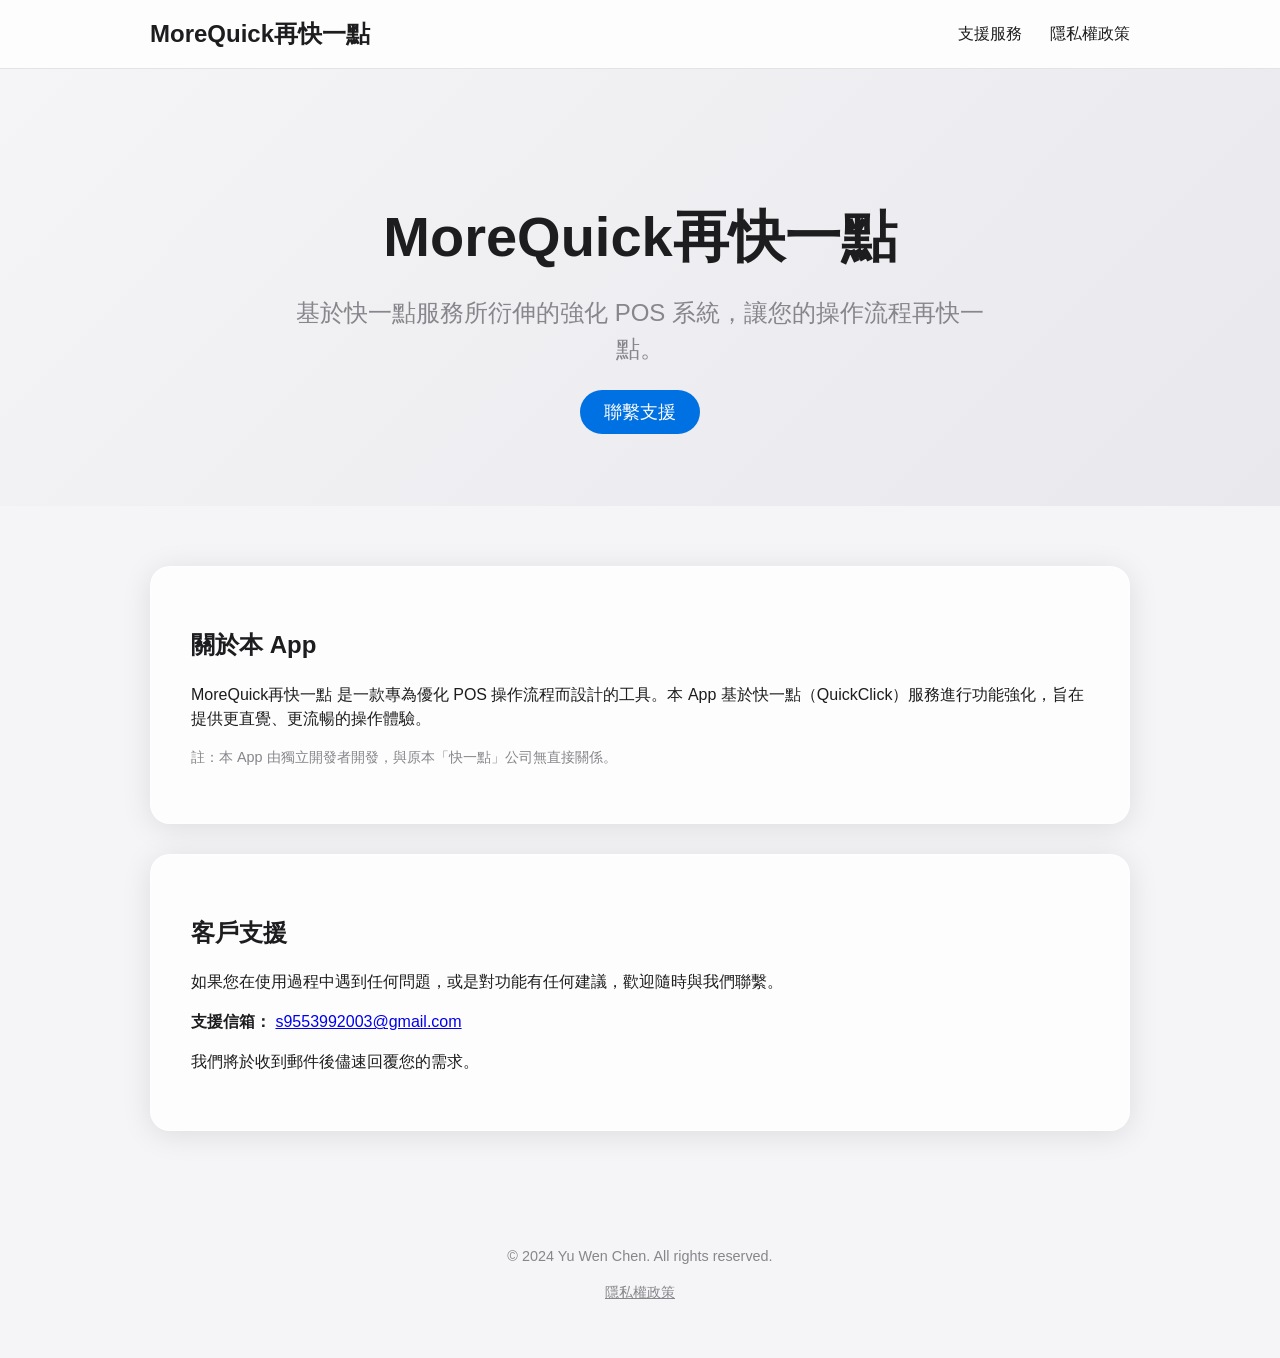
==== index.html @ 85d6aac4 "Initial commit: developer website and privacy policy" ====
<!DOCTYPE html>
<html lang="zh-TW">
<head>
    <meta charset="UTF-8">
    <meta name="viewport" content="width=device-width, initial-scale=1.0">
    <title>MoreQuick再快一點 - 開發者支援</title>
    <link rel="stylesheet" href="styles.css">
</head>
<body>
    <header>
        <nav>
            <div style="font-size: 1.5rem; font-weight: 600;">MoreQuick再快一點</div>
            <div>
                <a href="#support">支援服務</a>
                <a href="privacy.html">隱私權政策</a>
            </div>
        </nav>
    </header>

    <section class="hero">
        <h1>MoreQuick再快一點</h1>
        <p>基於快一點服務所衍伸的強化 POS 系統，讓您的操作流程再快一點。</p>
        <a href="mailto:s9553992003@gmail.com" class="cta-button">聯繫支援</a>
    </section>

    <main class="section">
        <div class="card" id="about">
            <h2>關於本 App</h2>
            <p>MoreQuick再快一點 是一款專為優化 POS 操作流程而設計的工具。本 App 基於快一點（QuickClick）服務進行功能強化，旨在提供更直覺、更流暢的操作體驗。</p>
            <p style="color: #86868b; font-size: 0.9rem;">註：本 App 由獨立開發者開發，與原本「快一點」公司無直接關係。</p>
        </div>

        <div class="card" id="support">
            <h2>客戶支援</h2>
            <p>如果您在使用過程中遇到任何問題，或是對功能有任何建議，歡迎隨時與我們聯繫。</p>
            <p><strong>支援信箱：</strong> <a href="mailto:s9553992003@gmail.com">s9553992003@gmail.com</a></p>
            <p>我們將於收到郵件後儘速回覆您的需求。</p>
        </div>
    </main>

    <footer>
        <p>&copy; 2024 Yu Wen Chen. All rights reserved.</p>
        <p><a href="privacy.html" style="color: inherit;">隱私權政策</a></p>
    </footer>
</body>
</html>
---- styles.css ----
:root {
    --primary-color: #0071e3;
    --secondary-color: #00bfff;
    --text-color: #1d1d1f;
    --bg-color: #ffffff;
    --card-bg: rgba(255, 255, 255, 0.8);
    --glass-border: rgba(255, 255, 255, 0.3);
}

body {
    font-family: 'Inter', -apple-system, BlinkMacSystemFont, "Segoe UI", Roboto, sans-serif;
    margin: 0;
    padding: 0;
    color: var(--text-color);
    background-color: #f5f5f7;
    line-height: 1.5;
}

header {
    background: rgba(255, 255, 255, 0.8);
    backdrop-filter: blur(20px);
    -webkit-backdrop-filter: blur(20px);
    position: sticky;
    top: 0;
    z-index: 1000;
    border-bottom: 1px solid rgba(0,0,0,0.1);
}

nav {
    max-width: 980px;
    margin: 0 auto;
    display: flex;
    justify-content: space-between;
    align-items: center;
    padding: 1rem 2rem;
}

nav a {
    text-decoration: none;
    color: var(--text-color);
    font-weight: 500;
    margin-left: 1.5rem;
    transition: color 0.3s;
}

nav a:hover {
    color: var(--primary-color);
}

.hero {
    padding: 80px 20px;
    text-align: center;
    background: linear-gradient(135deg, #f5f5f7 0%, #e8e8ed 100%);
}

.hero h1 {
    font-size: 3.5rem;
    font-weight: 700;
    margin-bottom: 1rem;
}

.hero p {
    font-size: 1.5rem;
    color: #86868b;
    max-width: 700px;
    margin: 0 auto 2rem;
}

.cta-button {
    background: var(--primary-color);
    color: white;
    padding: 12px 24px;
    border-radius: 980px;
    text-decoration: none;
    font-size: 1.1rem;
    transition: background 0.3s;
}

.cta-button:hover {
    background: #0077ed;
}

.section {
    max-width: 980px;
    margin: 60px auto;
    padding: 0 20px;
}

.card {
    background: var(--card-bg);
    border-radius: 20px;
    padding: 40px;
    box-shadow: 0 4px 30px rgba(0, 0, 0, 0.1);
    backdrop-filter: blur(5px);
    -webkit-backdrop-filter: blur(5px);
    border: 1px solid var(--glass-border);
    margin-bottom: 30px;
}

footer {
    text-align: center;
    padding: 40px;
    color: #86868b;
    font-size: 0.9rem;
}

@media (max-width: 768px) {
    .hero h1 { font-size: 2.5rem; }
    .hero p { font-size: 1.2rem; }
}
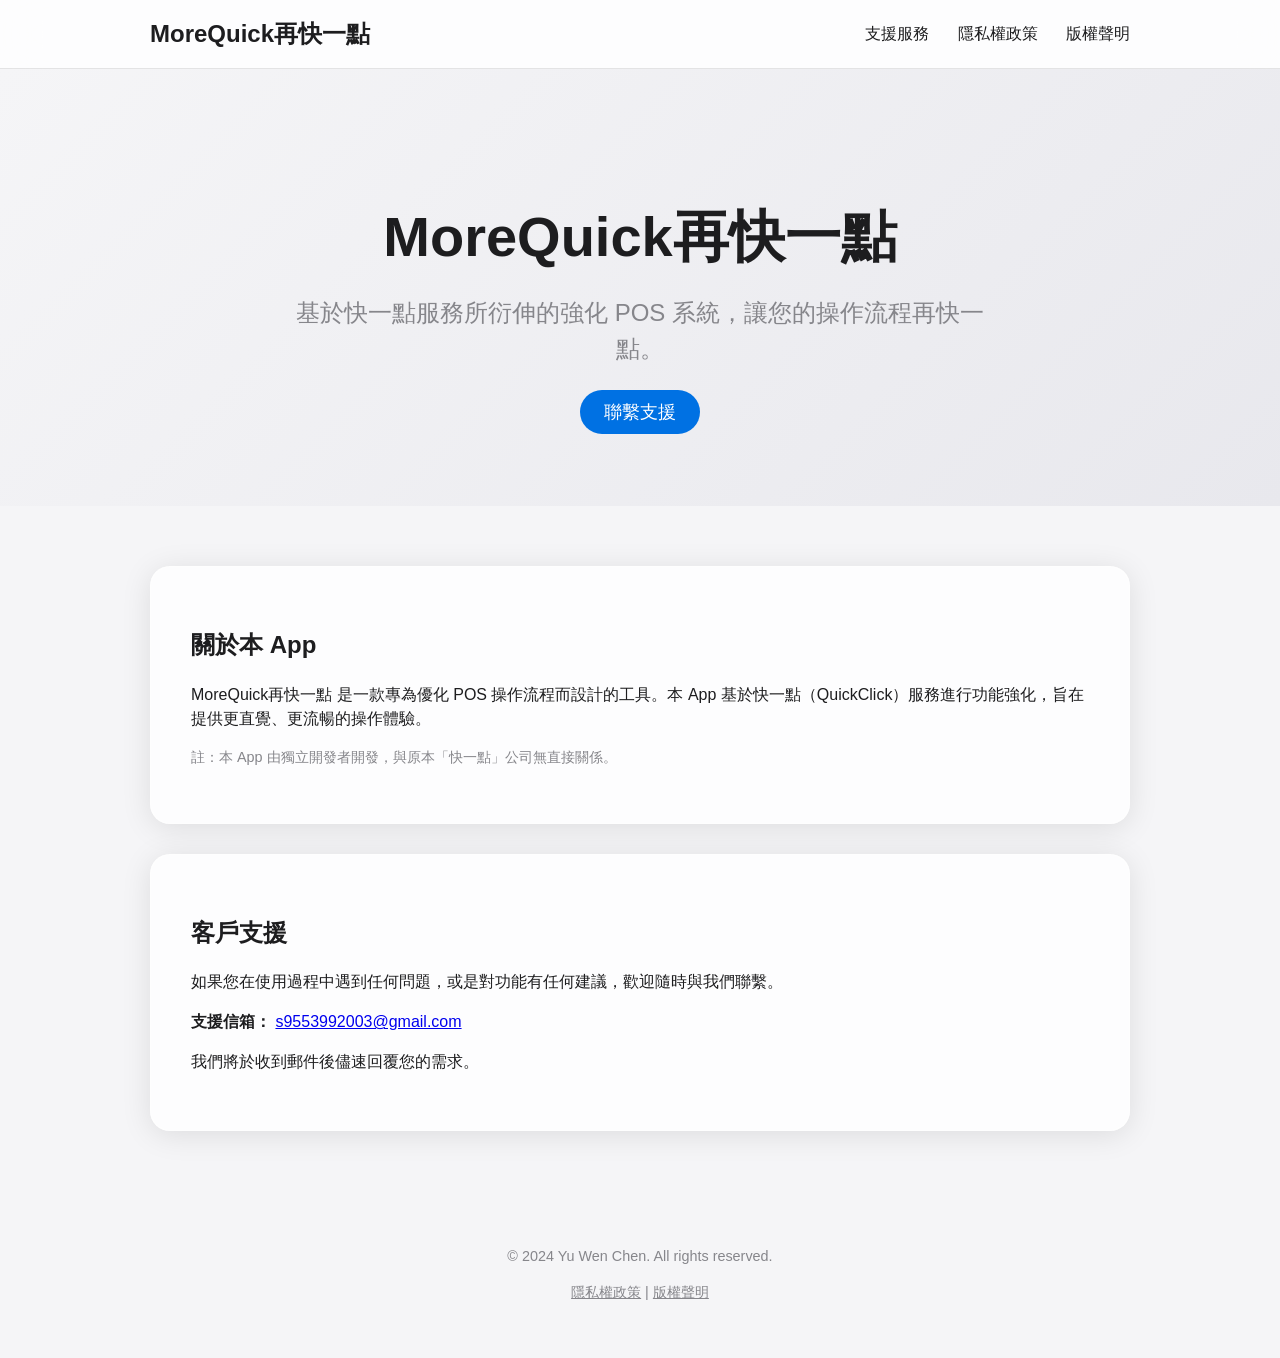
==== commit abcb8e14: "Add copyright page and update navigation links" ====
--- a/index.html
+++ b/index.html
@@ -13,6 +13,7 @@
             <div>
                 <a href="#support">支援服務</a>
                 <a href="privacy.html">隱私權政策</a>
+                <a href="copyright.html">版權聲明</a>
             </div>
         </nav>
     </header>
@@ -40,7 +41,10 @@
 
     <footer>
         <p>&copy; 2024 Yu Wen Chen. All rights reserved.</p>
-        <p><a href="privacy.html" style="color: inherit;">隱私權政策</a></p>
+        <p>
+            <a href="privacy.html" style="color: inherit;">隱私權政策</a> | 
+            <a href="copyright.html" style="color: inherit;">版權聲明</a>
+        </p>
     </footer>
 </body>
 </html>
